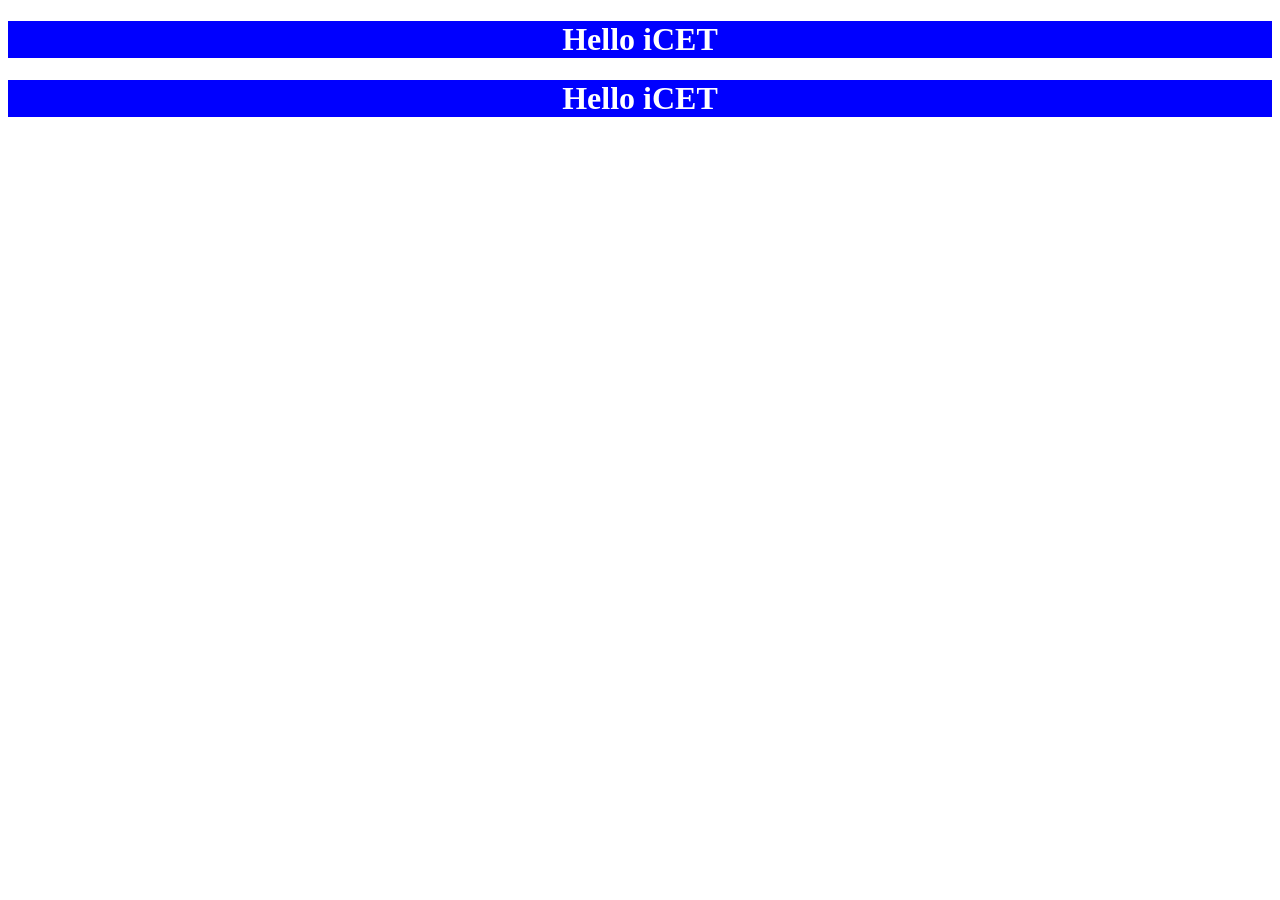
==== index.html @ 0068f642 "style" ====
<!DOCTYPE html>
<html lang="en">
<head>
    <meta charset="UTF-8">
    <meta name="viewport" content="width=device-width, initial-scale=1.0">
    <title>Document</title>
    <style>
        h1{
            background-color: blue; 
            color: white; 
            text-align: center;
        }
    </style>
</head>
<body>
    <h1>Hello iCET</h1>
    <h1>Hello iCET</h1>
</body>
</html>
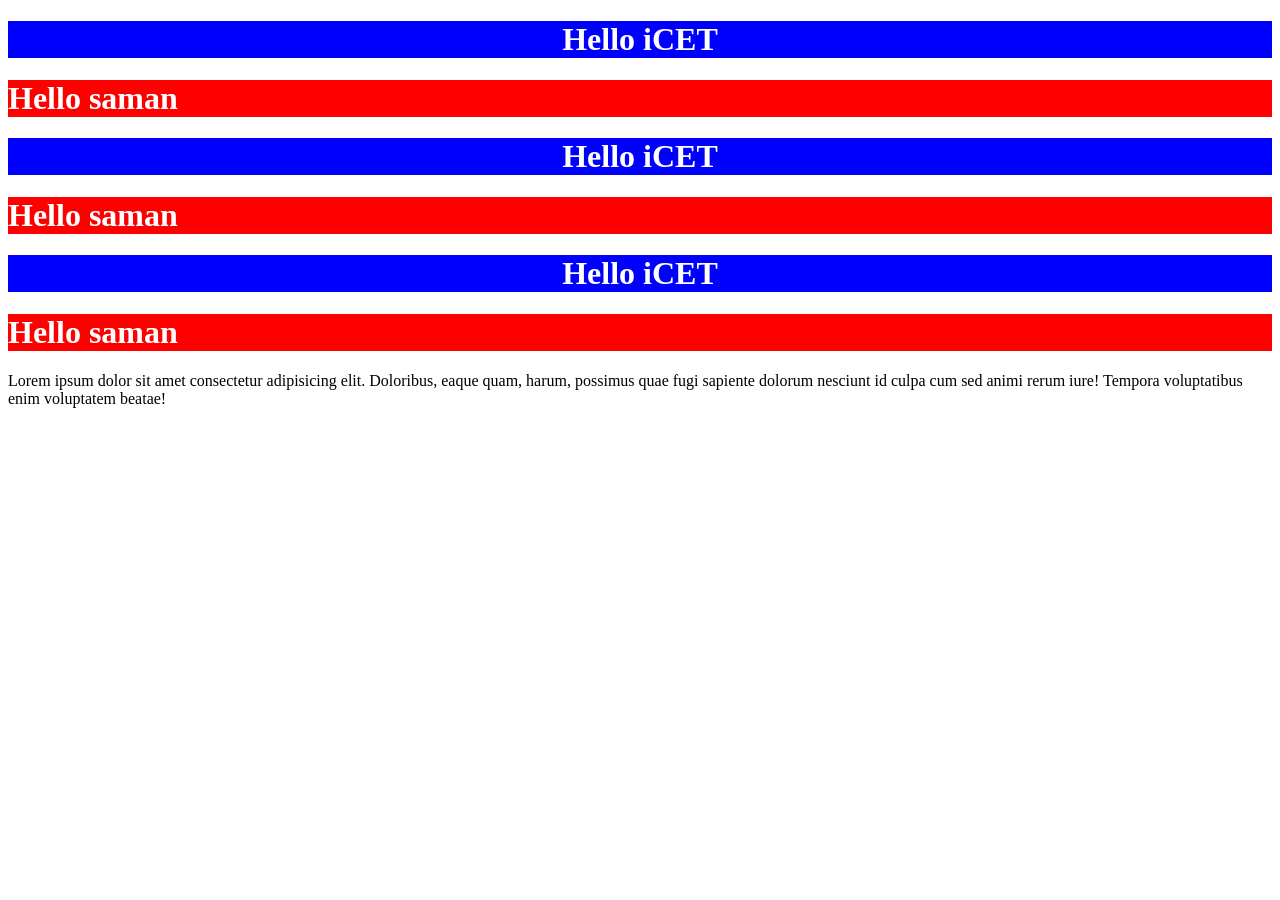
==== commit 4cd976aa: "class" ====
--- a/index.html
+++ b/index.html
@@ -3,17 +3,21 @@
 <head>
     <meta charset="UTF-8">
     <meta name="viewport" content="width=device-width, initial-scale=1.0">
-    <title>Document</title>
-    <style>
-        h1{
-            background-color: blue; 
-            color: white; 
-            text-align: center;
-        }
-    </style>
+    <title>Home</title>
+    <link rel="stylesheet" href="css/style.css">
 </head>
 <body>
-    <h1>Hello iCET</h1>
-    <h1>Hello iCET</h1>
+    <h1 class="icet-h1">Hello iCET</h1>
+    <h1 class="saman-h1">Hello saman</h1>
+    <h1 class="icet-h1">Hello iCET</h1>
+    <h1 class="saman-h1">Hello saman</h1>
+    <h1 class="icet-h1">Hello iCET</h1>
+    <h1 class="saman-h1">Hello saman</h1>
+
+    <p>Lorem ipsum dolor sit amet consectetur adipisicing
+        elit. Doloribus, eaque quam, harum, possimus quae fugi 
+        sapiente dolorum nesciunt id culpa cum sed animi rerum iure!
+         Tempora voluptatibus enim voluptatem beatae!
+    </p>
 </body>
 </html> 
--- a/css/style.css
+++ b/css/style.css
@@ -0,0 +1,31 @@
+/*
+selector{
+    property:value;
+}
+
+h1{
+    background-color: blue; 
+    color: red; 
+    text-align: center;
+}
+
+p{
+    background-color: aquamarine;
+    font-size: large;
+}
+
+body{
+    background-color:yellowgreen;
+}
+*/
+
+.saman-h1{
+    background-color: red;
+    color: white;
+}
+
+.icet-h1{
+    background-color: blue;
+    color: white;
+    text-align: center;
+}
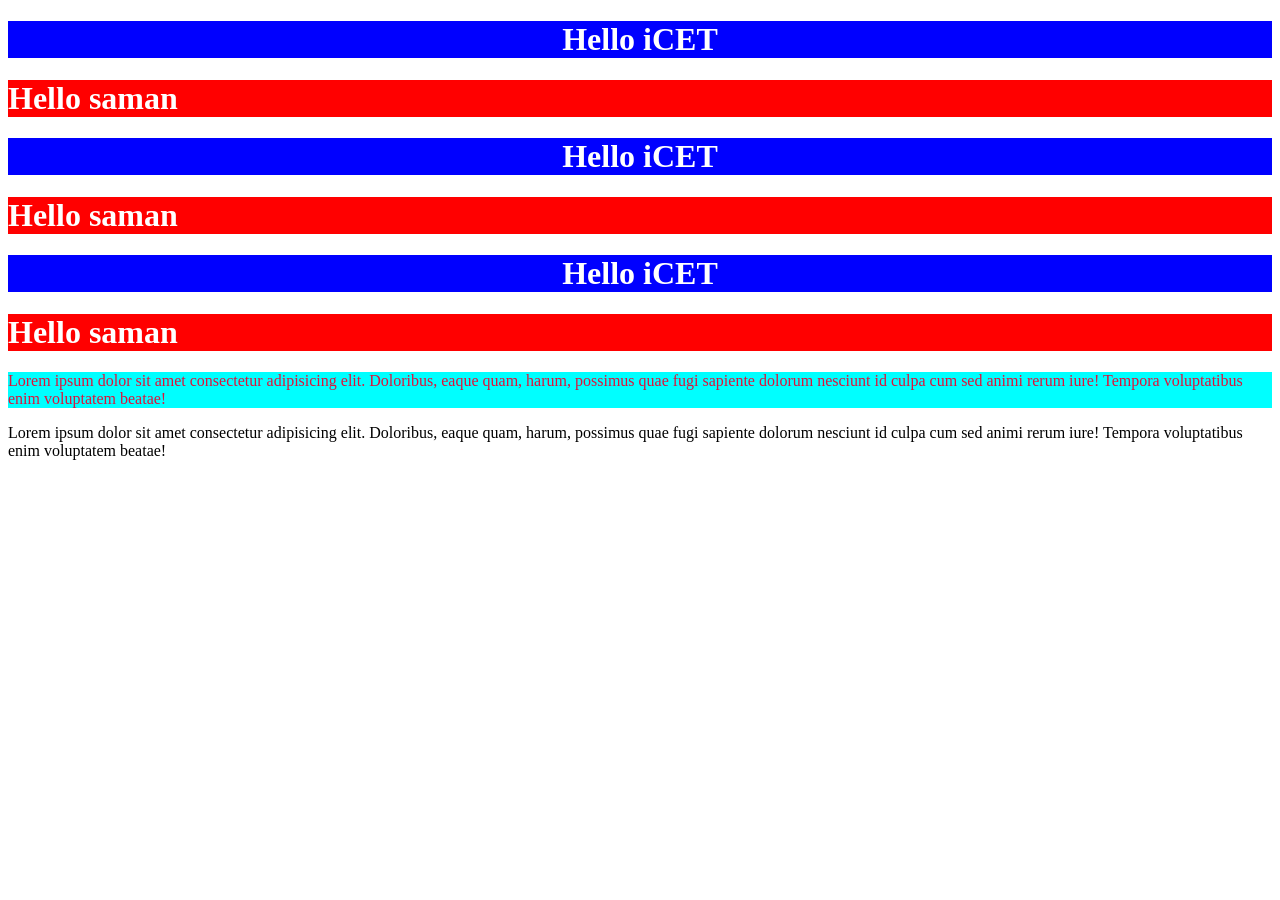
==== commit 99d725e7: "id selector" ====
--- a/index.html
+++ b/index.html
@@ -1,11 +1,13 @@
 <!DOCTYPE html>
 <html lang="en">
+
 <head>
     <meta charset="UTF-8">
     <meta name="viewport" content="width=device-width, initial-scale=1.0">
     <title>Home</title>
     <link rel="stylesheet" href="css/style.css">
 </head>
+
 <body>
     <h1 class="icet-h1">Hello iCET</h1>
     <h1 class="saman-h1">Hello saman</h1>
@@ -14,10 +16,17 @@
     <h1 class="icet-h1">Hello iCET</h1>
     <h1 class="saman-h1">Hello saman</h1>
 
+    <p id="pg-background">Lorem ipsum dolor sit amet consectetur adipisicing
+        elit. Doloribus, eaque quam, harum, possimus quae fugi
+        sapiente dolorum nesciunt id culpa cum sed animi rerum iure!
+        Tempora voluptatibus enim voluptatem beatae!
+    </p>
     <p>Lorem ipsum dolor sit amet consectetur adipisicing
-        elit. Doloribus, eaque quam, harum, possimus quae fugi 
+        elit. Doloribus, eaque quam, harum, possimus quae fugi
         sapiente dolorum nesciunt id culpa cum sed animi rerum iure!
-         Tempora voluptatibus enim voluptatem beatae!
+        Tempora voluptatibus enim voluptatem beatae!
     </p>
+
 </body>
-</html> +
+</html>
--- a/css/style.css
+++ b/css/style.css
@@ -19,13 +19,18 @@
 }
 */
 
-.saman-h1{
+.saman-h1 {
     background-color: red;
     color: white;
 }
 
-.icet-h1{
+.icet-h1 {
     background-color: blue;
     color: white;
     text-align: center;
 }
+
+#pg-background{
+    color: crimson;
+    background-color: aqua;
+}
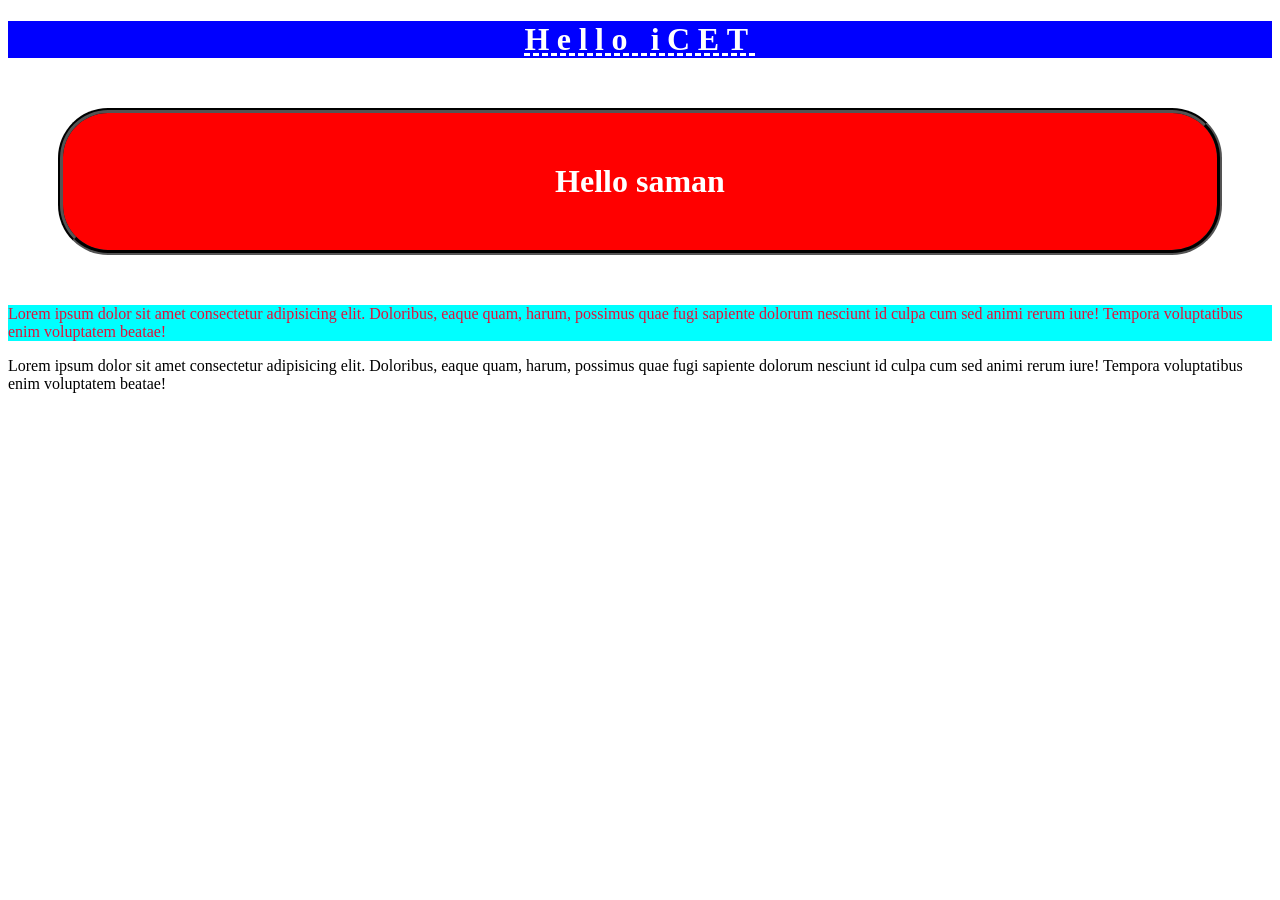
==== commit 90d772f5: "padding and margin" ====
--- a/index.html
+++ b/index.html
@@ -11,10 +11,10 @@
 <body>
     <h1 class="icet-h1">Hello iCET</h1>
     <h1 class="saman-h1">Hello saman</h1>
-    <h1 class="icet-h1">Hello iCET</h1>
+    <!-- <h1 class="icet-h1">Hello iCET</h1>
     <h1 class="saman-h1">Hello saman</h1>
     <h1 class="icet-h1">Hello iCET</h1>
-    <h1 class="saman-h1">Hello saman</h1>
+    <h1 class="saman-h1">Hello saman</h1> -->
 
     <p id="pg-background">Lorem ipsum dolor sit amet consectetur adipisicing
         elit. Doloribus, eaque quam, harum, possimus quae fugi
--- a/css/style.css
+++ b/css/style.css
@@ -22,15 +22,39 @@
 .saman-h1 {
     background-color: red;
     color: white;
+    text-align: center;
+    /* padding-left: 50px;
+    padding-right: 50px;
+    padding-top: 50px;
+    padding-bottom: 50px; */
+    /* padding: 20px 10px 20px 10px; */
+    padding: 50px; 
+
+    border: 5px solid black;
+    border-radius: 50px;
+    border-style: groove;
+
+    margin: 50px;
+    
 }
 
 .icet-h1 {
     background-color: blue;
     color: white;
+    font-family:cursive;
+    font-size: xx-large;
     text-align: center;
+    letter-spacing:0.2cm;
+    text-decoration: underline dashed;
 }
 
 #pg-background{
     color: crimson;
     background-color: aqua;
-}+}
+
+/* *{
+    background-color: black;
+    margin: 0;
+    padding: 0;
+} */
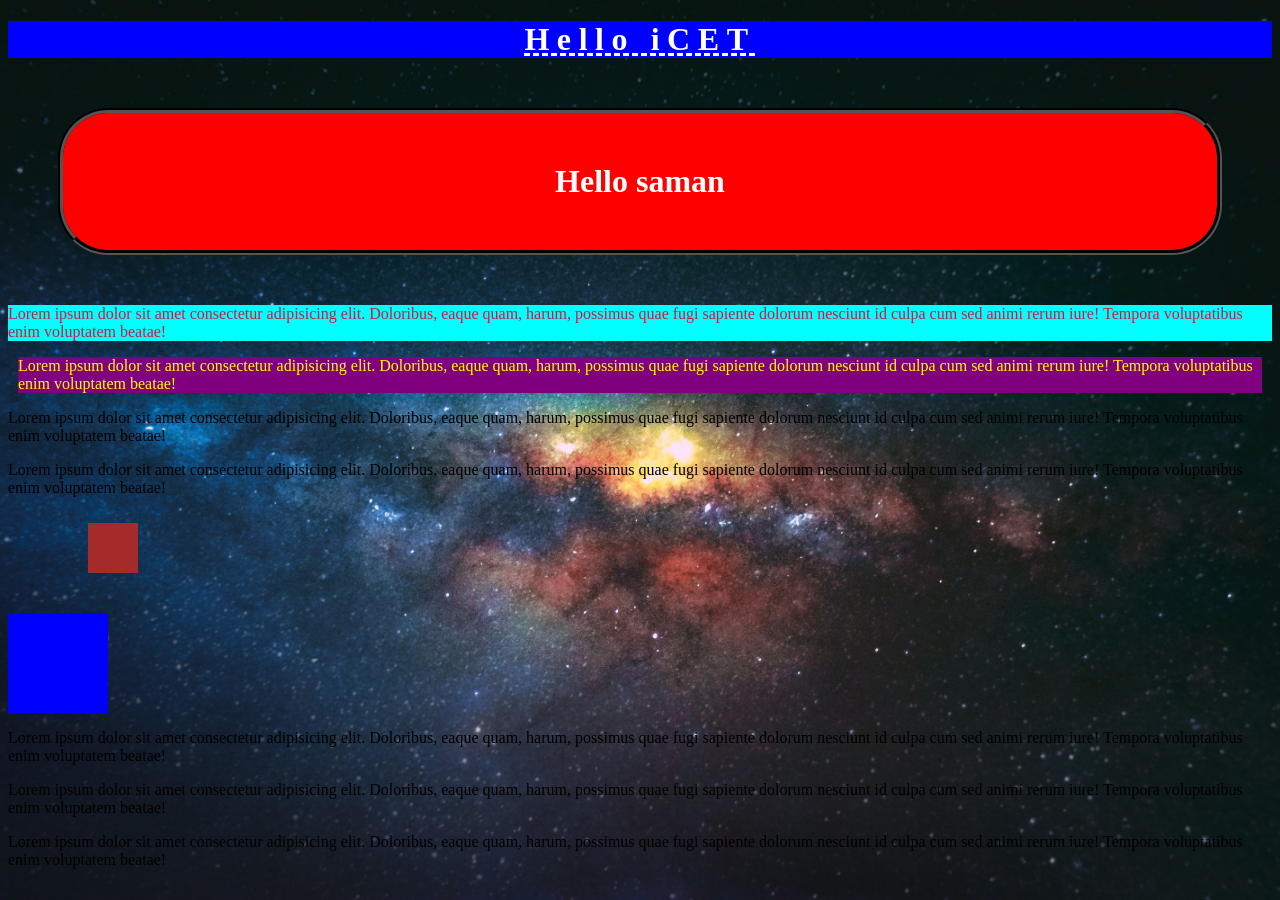
==== commit 9f55f2d7: "position" ====
--- a/index.html
+++ b/index.html
@@ -16,7 +16,34 @@
     <h1 class="icet-h1">Hello iCET</h1>
     <h1 class="saman-h1">Hello saman</h1> -->
 
-    <p id="pg-background">Lorem ipsum dolor sit amet consectetur adipisicing
+    <p id="pg1-background">Lorem ipsum dolor sit amet consectetur adipisicing
+        elit. Doloribus, eaque quam, harum, possimus quae fugi
+        sapiente dolorum nesciunt id culpa cum sed animi rerum iure!
+        Tempora voluptatibus enim voluptatem beatae!
+    </p>
+    <p id="pg2-background">Lorem ipsum dolor sit amet consectetur adipisicing
+        elit. Doloribus, eaque quam, harum, possimus quae fugi
+        sapiente dolorum nesciunt id culpa cum sed animi rerum iure!
+        Tempora voluptatibus enim voluptatem beatae!
+    </p>
+    <p>Lorem ipsum dolor sit amet consectetur adipisicing
+        elit. Doloribus, eaque quam, harum, possimus quae fugi
+        sapiente dolorum nesciunt id culpa cum sed animi rerum iure!
+        Tempora voluptatibus enim voluptatem beatae!
+    </p>
+    <p>Lorem ipsum dolor sit amet consectetur adipisicing
+        elit. Doloribus, eaque quam, harum, possimus quae fugi
+        sapiente dolorum nesciunt id culpa cum sed animi rerum iure!
+        Tempora voluptatibus enim voluptatem beatae!
+    </p>
+    <div id="box01"></div>
+    <div id="box02"></div>
+    <p>Lorem ipsum dolor sit amet consectetur adipisicing
+        elit. Doloribus, eaque quam, harum, possimus quae fugi
+        sapiente dolorum nesciunt id culpa cum sed animi rerum iure!
+        Tempora voluptatibus enim voluptatem beatae!
+    </p>
+    <p>Lorem ipsum dolor sit amet consectetur adipisicing
         elit. Doloribus, eaque quam, harum, possimus quae fugi
         sapiente dolorum nesciunt id culpa cum sed animi rerum iure!
         Tempora voluptatibus enim voluptatem beatae!
--- a/css/style.css
+++ b/css/style.css
@@ -48,10 +48,44 @@
     text-decoration: underline dashed;
 }
 
-#pg-background{
+#pg1-background{
     color: crimson;
     background-color: aqua;
 }
+
+#pg2-background{
+    color: yellow;
+    background-color: purple;
+    margin: 10px;
+}
+
+body{
+    background-image: url('../img/background-image.jpg');
+    background-size: cover;
+    background-repeat: no-repeat;
+    background-attachment: fixed;
+    background-position: center;
+}
+
+#box01{
+    width: 50px;
+    height: 50px;
+    background-color: brown;
+    position: relative;
+    /* position: absolute; */
+    top: 10px;
+    left: 80px;
+
+}
+
+#box02{
+    width: 100px;
+    height: 100px;
+    margin-top: 50px;
+    background-color: blue;
+}
+
+
 
 /* *{
     background-color: black;
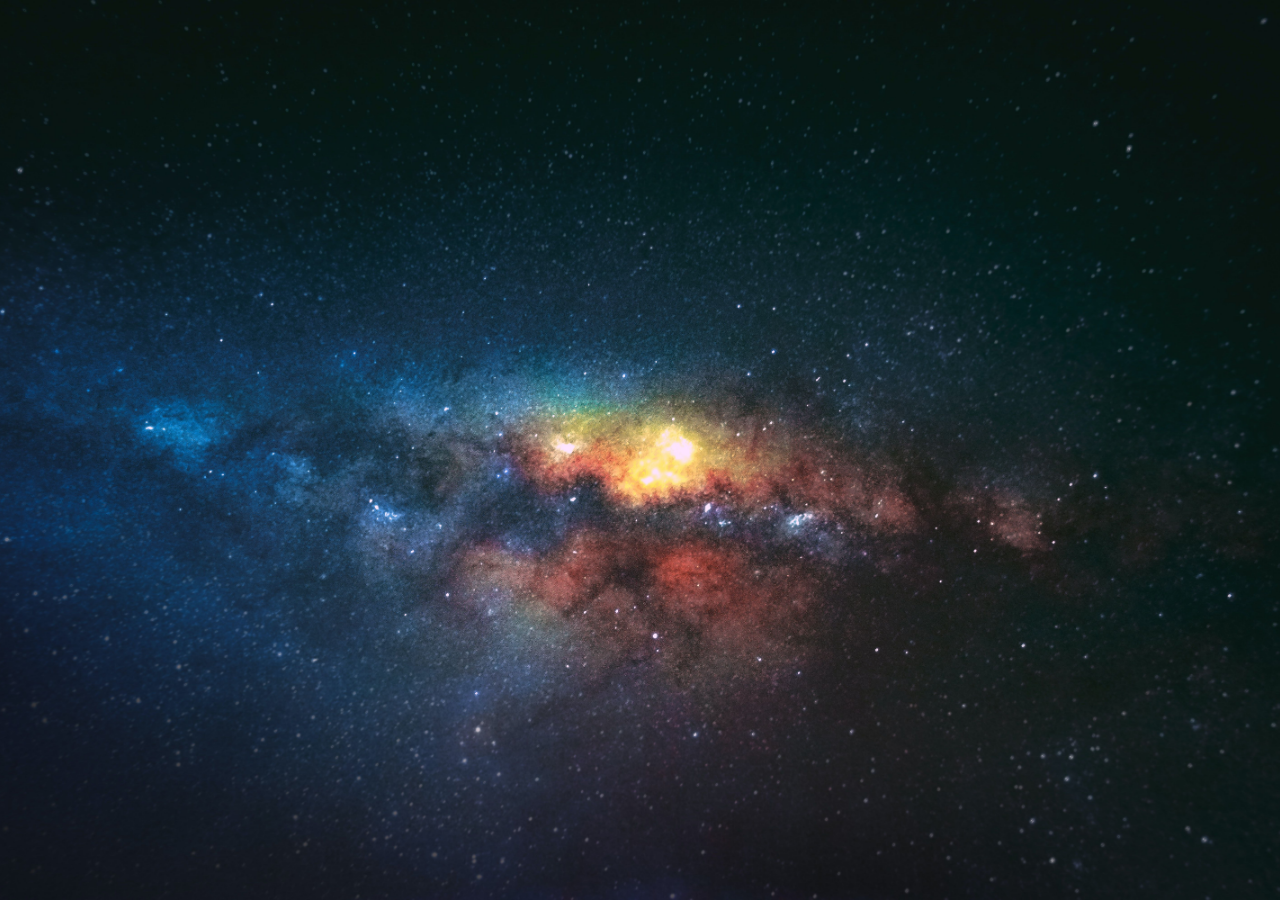
==== commit 99e90aac: "last" ====
--- a/index.html
+++ b/index.html
@@ -9,12 +9,12 @@
 </head>
 
 <body>
-    <h1 class="icet-h1">Hello iCET</h1>
-    <h1 class="saman-h1">Hello saman</h1>
     <!-- <h1 class="icet-h1">Hello iCET</h1>
     <h1 class="saman-h1">Hello saman</h1>
     <h1 class="icet-h1">Hello iCET</h1>
-    <h1 class="saman-h1">Hello saman</h1> -->
+    <h1 class="saman-h1">Hello saman</h1>
+    <h1 class="icet-h1">Hello iCET</h1>
+    <h1 class="saman-h1">Hello saman</h1>
 
     <p id="pg1-background">Lorem ipsum dolor sit amet consectetur adipisicing
         elit. Doloribus, eaque quam, harum, possimus quae fugi
@@ -52,7 +52,9 @@
         elit. Doloribus, eaque quam, harum, possimus quae fugi
         sapiente dolorum nesciunt id culpa cum sed animi rerum iure!
         Tempora voluptatibus enim voluptatem beatae!
-    </p>
+    </p> -->
+
+    <h1></h1>
 
 </body>
 
--- a/css/style.css
+++ b/css/style.css
@@ -71,10 +71,14 @@
     width: 50px;
     height: 50px;
     background-color: brown;
-    position: relative;
+    /* position: static; */
+    position:sticky ;
+    /* position: fixed; */
     /* position: absolute; */
     top: 10px;
     left: 80px;
+    z-index: -1;
+
 
 }
 
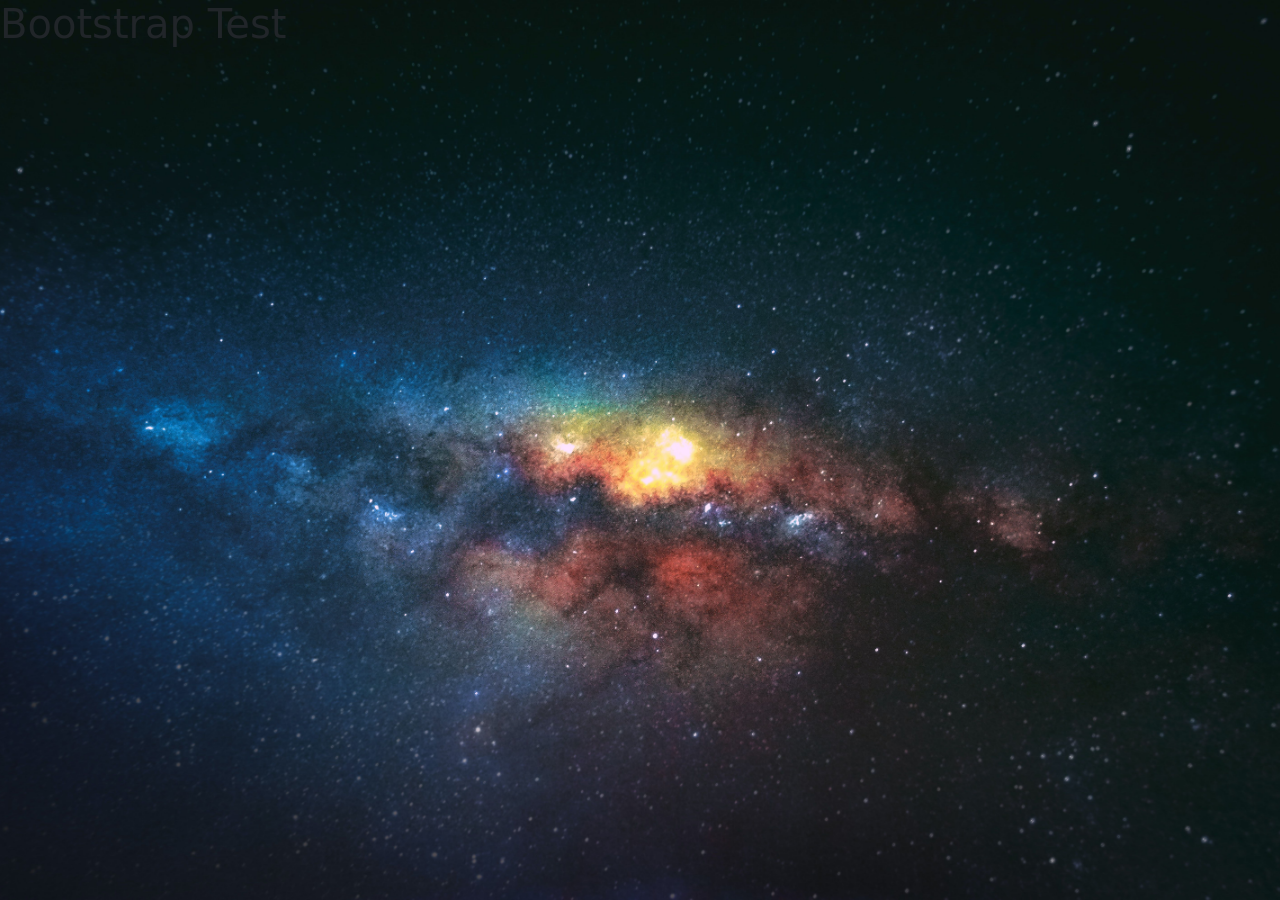
==== commit 79511652: "bootstraps" ====
--- a/index.html
+++ b/index.html
@@ -6,6 +6,7 @@
     <meta name="viewport" content="width=device-width, initial-scale=1.0">
     <title>Home</title>
     <link rel="stylesheet" href="css/style.css">
+    <link rel="stylesheet" href="css/bootstrap.css">
 </head>
 
 <body>
@@ -54,7 +55,7 @@
         Tempora voluptatibus enim voluptatem beatae!
     </p> -->
 
-    <h1></h1>
+    <h1 class="text-center-bg-primary">Bootstrap Test</h1>
 
 </body>
 
